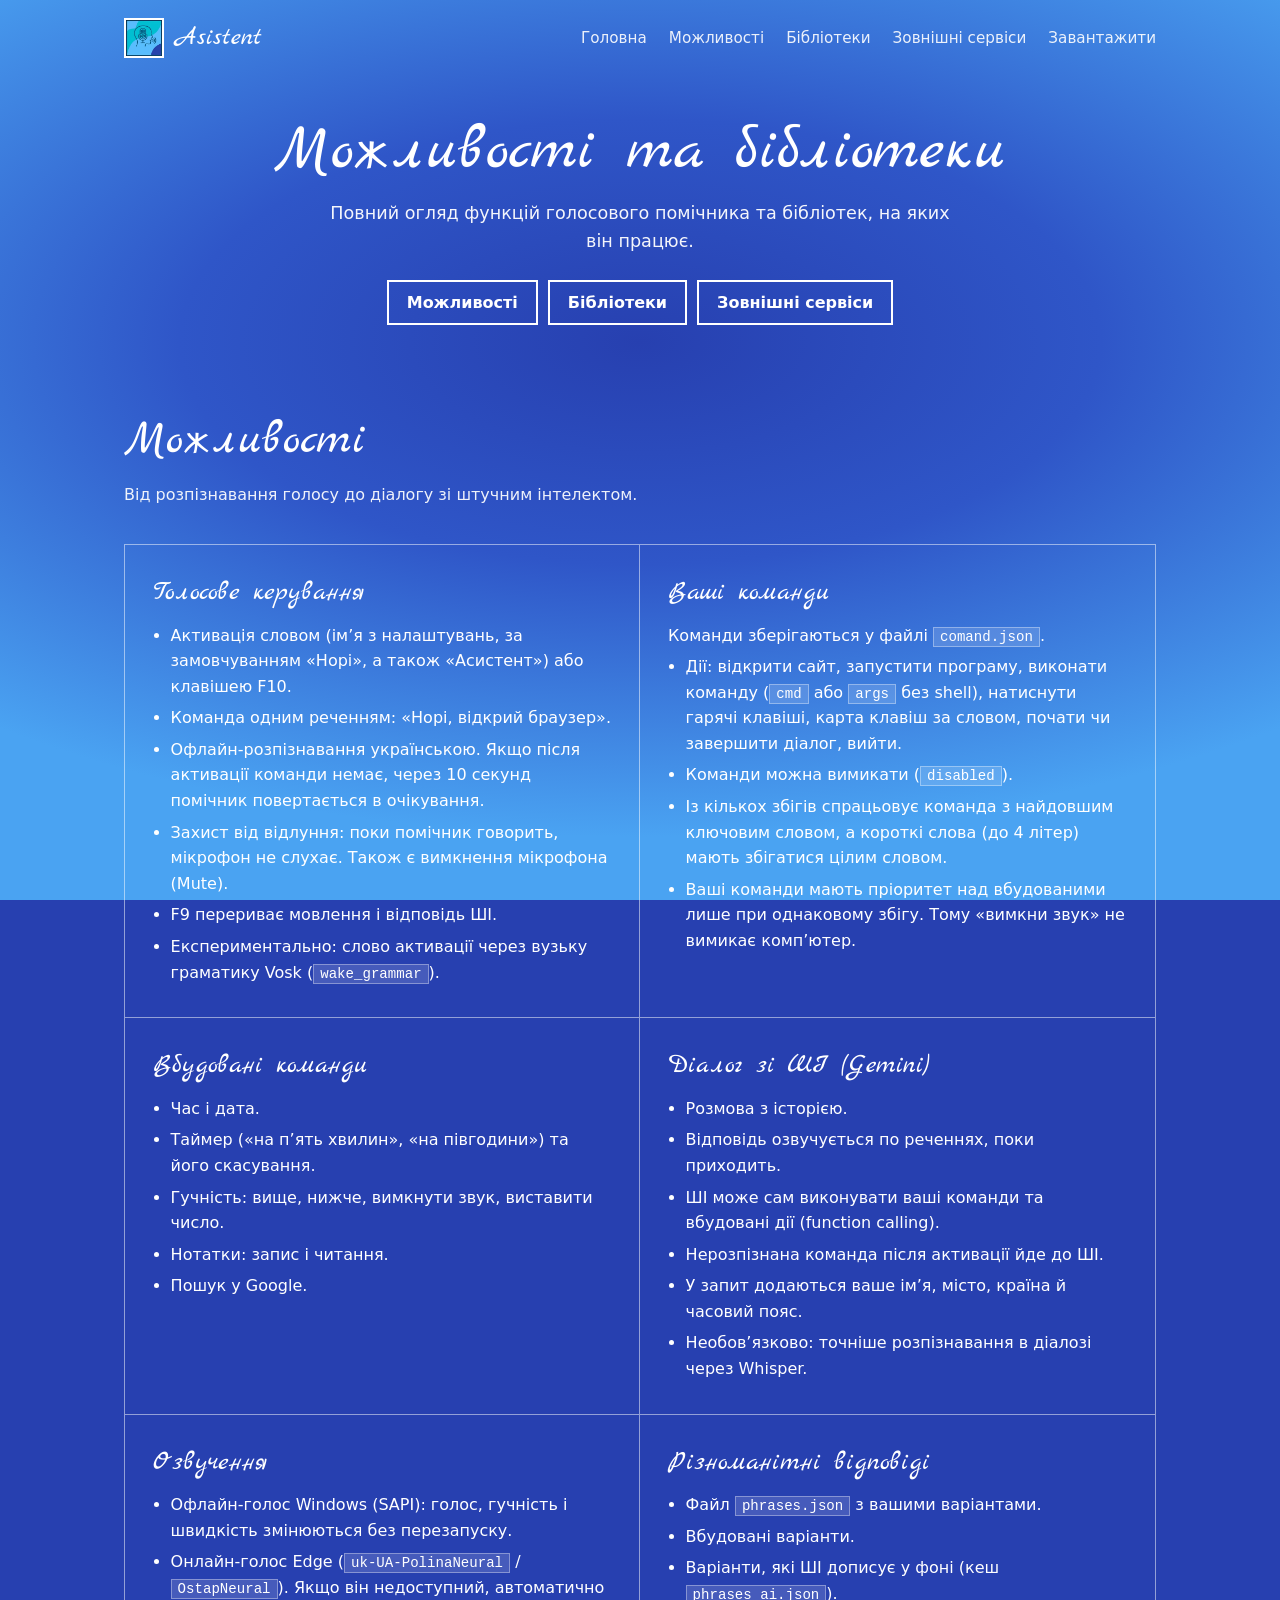
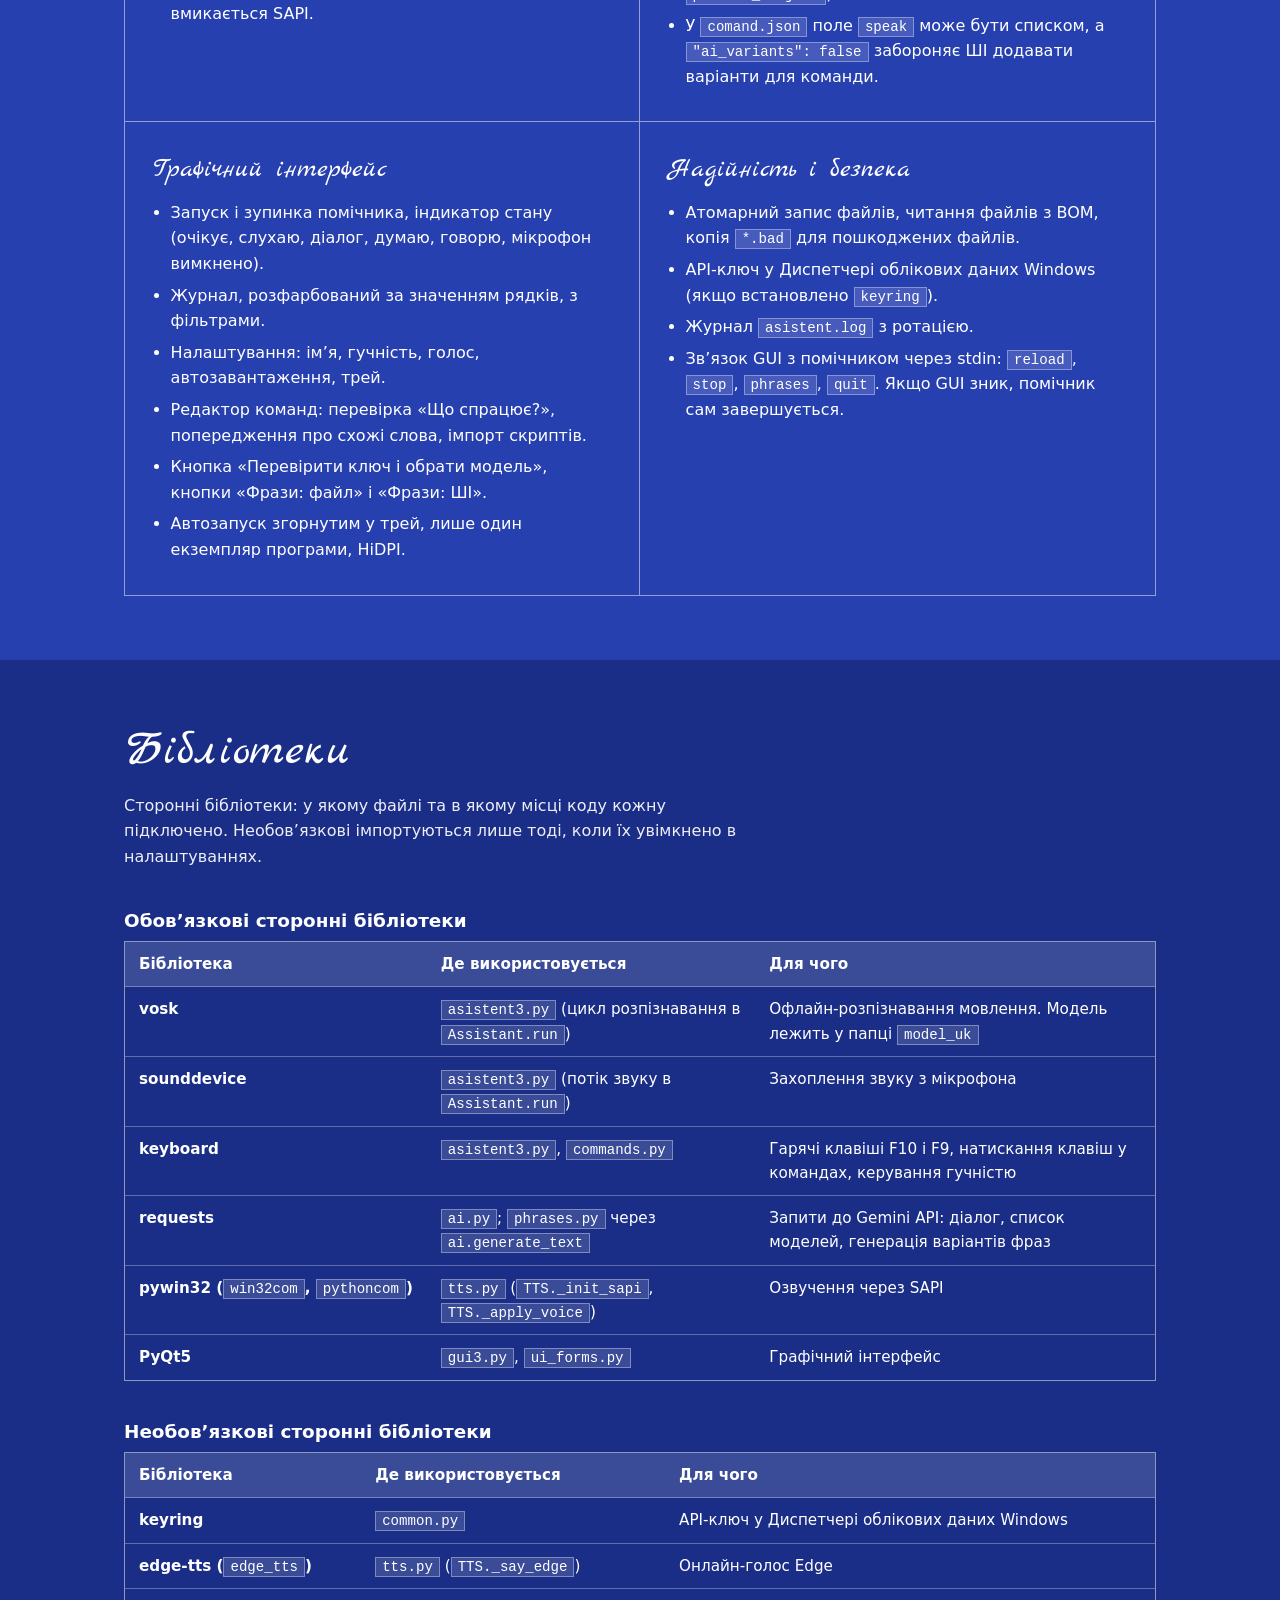
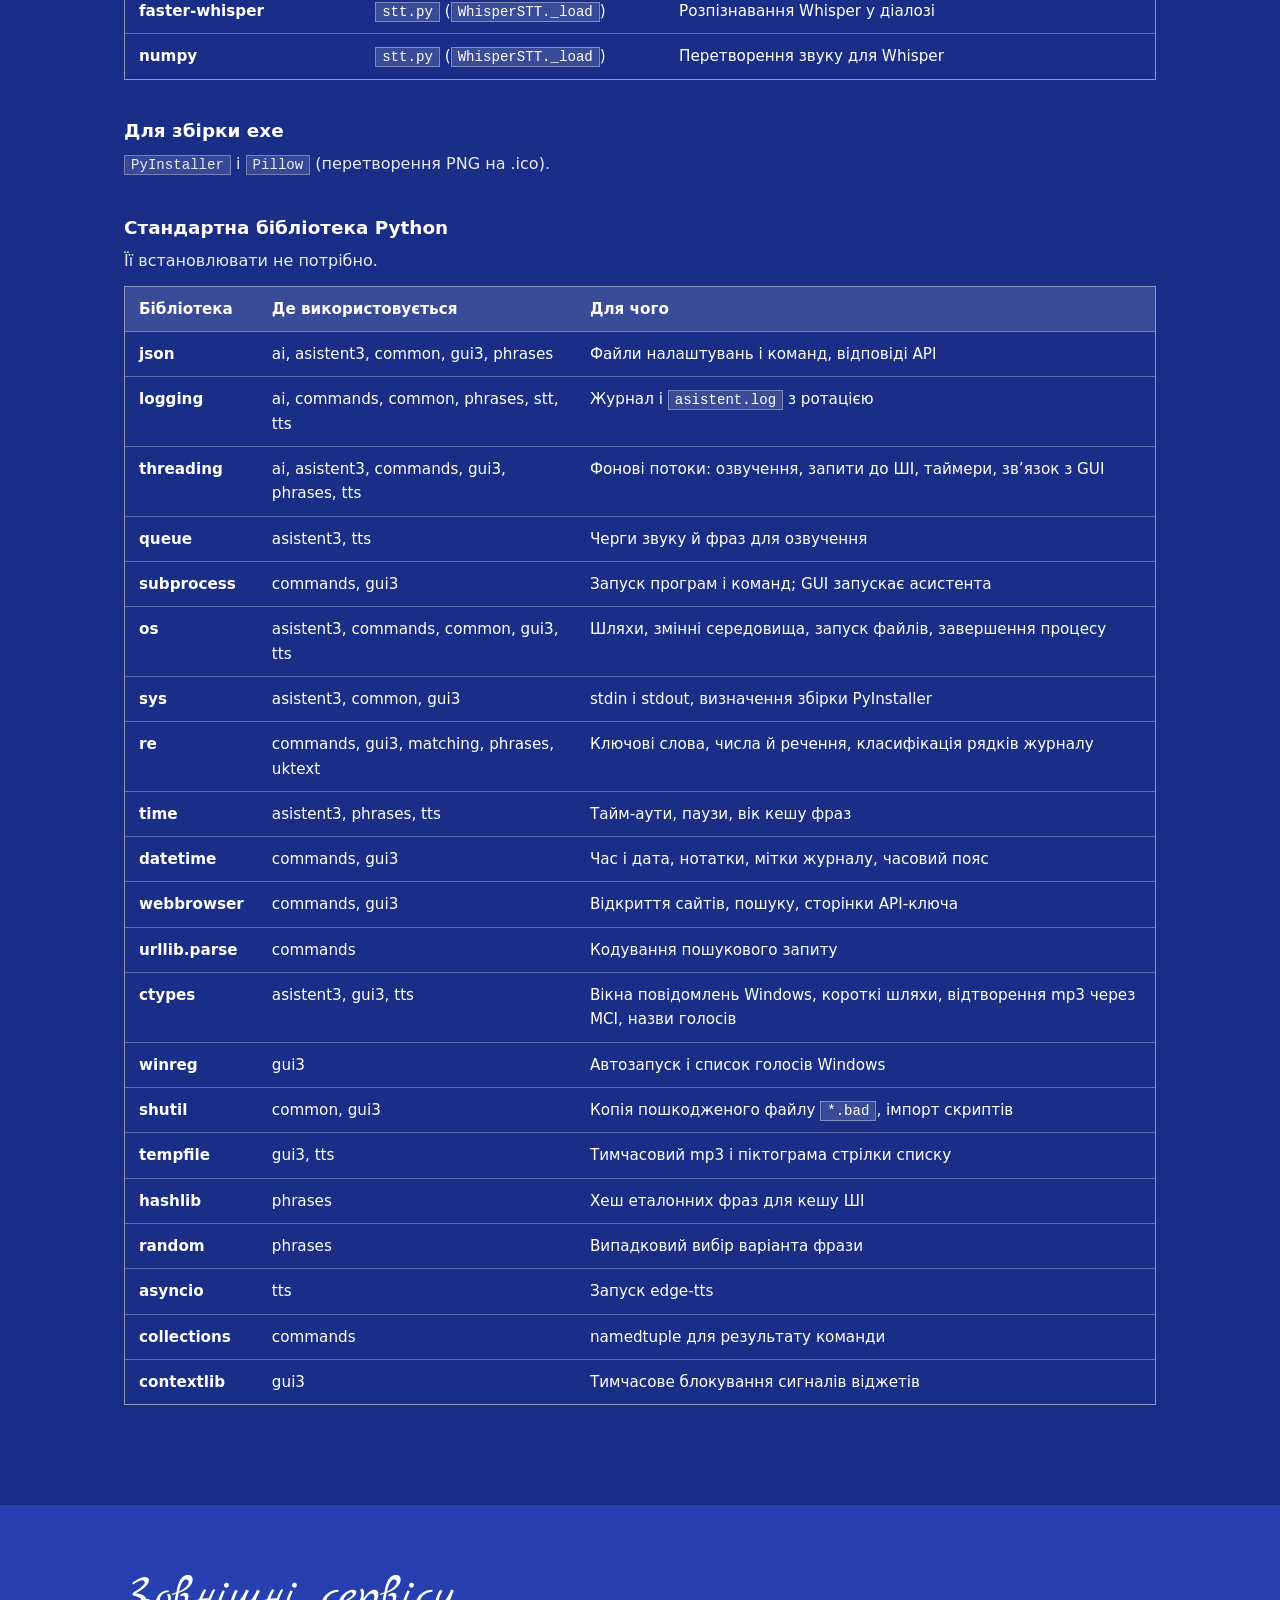
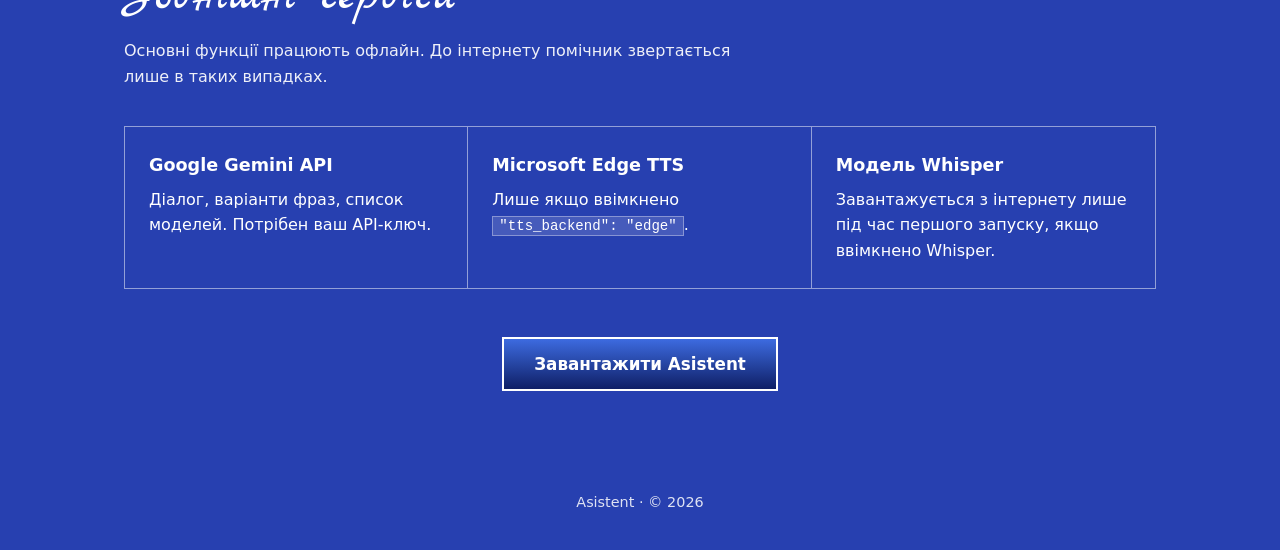
==== features.html @ 8266199c "можливості та бібліотеки" ====
<!DOCTYPE html>
<html lang="uk">
<head>
<meta charset="utf-8">
<meta name="viewport" content="width=device-width, initial-scale=1">
<title>Можливості та бібліотеки — Asistent</title>
<meta name="description" content="Що вміє голосовий помічник Asistent і які бібліотеки він використовує: розпізнавання, команди, ШІ, озвучення, інтерфейс.">
<link rel="icon" href="photo/logo.avif">
<link rel="preconnect" href="https://fonts.googleapis.com">
<link rel="preconnect" href="https://fonts.gstatic.com" crossorigin>
<link href="https://fonts.googleapis.com/css2?family=Marck+Script&display=swap" rel="stylesheet">
<style>
@font-face{
  font-family:"Zakon";
  src:local("Zakon"),url("fonts/Zakon.woff2") format("woff2"),url("fonts/Zakon.ttf") format("truetype"),url("fonts/Zakon.otf") format("opentype");
  font-weight:100 900;font-style:normal;font-display:swap;
}
:root{
  --deep:#2740b0;
  --ink:#0f1f66;
  --sky:#5bb8ff;
  --mist:#e8f4ff;
  --teal:#00c4d6;
  --white:#ffffff;
  --script:"Marck Script","Segoe Script","Comic Sans MS",cursive;
  --sans:"Zakon","Segoe UI",system-ui,sans-serif;
}
*{box-sizing:border-box;margin:0;padding:0}
html{scroll-behavior:smooth}
@media (prefers-reduced-motion:reduce){html{scroll-behavior:auto}*{transition:none!important;animation:none!important}}
body{
  font-family:var(--sans);color:var(--white);line-height:1.6;
  background:var(--deep);
  background-image:radial-gradient(ellipse 80% 55% at 50% 38%,#2740b0 0%,#2f56c8 45%,#4aa3f2 100%);
  background-attachment:fixed;
  min-height:100vh;
}
a{color:inherit}
:focus-visible{outline:3px solid var(--white);outline-offset:3px}
.wrap{max-width:1080px;margin:0 auto;padding:0 24px}

/* top bar */
header{padding:18px 0}
header .wrap{display:flex;align-items:center;justify-content:space-between;gap:16px}
.brand{display:flex;align-items:center;gap:12px;text-decoration:none;font-family:var(--script);font-size:1.6rem}
.brand img{width:40px;height:40px;border:2px solid var(--white)}
nav{display:flex;gap:22px;font-weight:500;font-size:.95rem}
nav a{text-decoration:none;opacity:.9}
nav a:hover{opacity:1;text-decoration:underline;text-underline-offset:5px}

/* hero */
.hero{padding:48px 0 72px;text-align:center}
.hero h1{font-family:var(--script);font-weight:400;font-size:clamp(2.6rem,7vw,5rem);line-height:1.1;margin-bottom:16px}
.hero p.lead{max-width:600px;margin:0 auto 30px;font-size:1.15rem;opacity:.95}
.btns{display:flex;gap:14px;justify-content:center;flex-wrap:wrap}
.btn{
  display:inline-block;padding:15px 30px;font:700 1.05rem var(--sans);text-decoration:none;
  border:2px solid var(--white);background:linear-gradient(180deg,#3d6be0,var(--ink));color:var(--white);
  transition:background .2s,color .2s;cursor:pointer;
}
.btn:hover{background:var(--white);color:var(--ink)}
.btn.light{background:transparent}
.meta{margin-top:14px;font-size:.9rem;opacity:.85}
.shot-hero{margin:48px auto 0;max-width:800px}

/* window frame for screenshots */
.win{border:1px solid rgba(255,255,255,.7);background:var(--white);box-shadow:0 20px 50px rgba(8,18,80,.5)}
.win img{display:block;width:100%;height:auto;cursor:zoom-in}
.state-switch{display:flex;justify-content:center;gap:10px;margin-bottom:14px}
.state-switch button{
  font:600 .95rem var(--sans);padding:8px 18px;border:2px solid var(--white);background:transparent;color:var(--white);cursor:pointer;
}
.state-switch button[aria-pressed="true"]{background:var(--white);color:var(--ink)}

/* sections */
section{padding:64px 0}
section.panel{background:rgba(15,31,102,.55)}
h2{font-family:var(--script);font-weight:400;font-size:clamp(2rem,4.5vw,3rem);margin-bottom:14px;line-height:1.15}
.sub{max-width:640px;opacity:.92;margin-bottom:36px}

.how{display:grid;grid-template-columns:repeat(3,1fr);gap:0;border:1px solid rgba(255,255,255,.5)}
.how div{padding:26px;border-right:1px solid rgba(255,255,255,.5)}
.how div:last-child{border-right:0}
.how h3{font-size:1.1rem;margin-bottom:8px}
.how b{font-family:var(--script);font-weight:400;font-size:1.5rem;color:var(--mist)}

.features{display:grid;grid-template-columns:repeat(2,1fr);gap:36px 48px}
.features h3{font-size:1.1rem;margin-bottom:6px}
.features p{opacity:.92}

.split{display:grid;grid-template-columns:1fr 1.15fr;gap:40px;align-items:center}
.split.rev{grid-template-columns:1.15fr 1fr}
.split ul{list-style:none;margin-top:6px}
.split li{padding:8px 0;border-bottom:1px solid rgba(255,255,255,.3)}

.cmds{display:flex;flex-wrap:wrap;gap:8px;margin-top:18px}
.cmds code{font:500 .9rem Consolas,"Courier New",monospace;padding:4px 10px;background:rgba(255,255,255,.14);border:1px solid rgba(255,255,255,.4)}

/* custom commands guide */
.guide .split{margin-bottom:56px}
.guide h3{font-family:var(--script);font-weight:400;font-size:1.9rem;margin-bottom:8px}
.guide ol,.guide ul{margin:8px 0 0 1.2em}
.guide li{margin-bottom:6px}
.fields{width:100%;border-collapse:collapse;margin-top:10px;font-size:.95rem}
.fields th,.fields td{padding:8px 10px;border:1px solid rgba(255,255,255,.4);text-align:left;vertical-align:top}
.fields th{width:38%;background:rgba(255,255,255,.1);font-weight:700}
.guide code.k{font:500 .9rem Consolas,"Courier New",monospace;padding:1px 6px;background:rgba(255,255,255,.14);border:1px solid rgba(255,255,255,.35)}
.guide pre{margin-top:12px;padding:14px 16px;overflow-x:auto;background:rgba(5,12,60,.6);border:1px solid rgba(255,255,255,.4);font:500 .9rem/1.5 Consolas,"Courier New",monospace}
.guide .tip{margin-top:14px;padding:12px 16px;border-left:4px solid var(--white);background:rgba(255,255,255,.12)}
.guide figcaption{margin-top:8px;font-size:.85rem;opacity:.85;text-align:center}

/* download */
.download{text-align:center}
.download .box{max-width:620px;margin:0 auto;padding:40px 28px;border:2px solid var(--white);background:rgba(15,31,102,.6)}
.download img.logo{width:96px;height:96px;border:2px solid var(--white);margin-bottom:18px}
.ver{max-width:360px;margin:22px auto 0;text-align:left}
.ver label{display:block;margin-bottom:6px;font-weight:700}
.ver select{width:100%;padding:12px 14px;font:inherit;color:var(--white);background:var(--ink);border:2px solid var(--white);cursor:pointer}
.download dl{display:grid;grid-template-columns:auto 1fr;gap:6px 18px;text-align:left;max-width:360px;margin:22px auto 28px}
.download dt{opacity:.8}
.download dd{font-weight:700}

details{border-bottom:1px solid rgba(255,255,255,.4);padding:16px 0}
summary{cursor:pointer;font-weight:700;font-size:1.05rem}
details p{margin-top:10px;opacity:.92;max-width:720px}

footer{padding:36px 0;text-align:center;font-size:.9rem;opacity:.85}

/* lightbox */
#lb{position:fixed;inset:0;background:rgba(5,12,60,.92);display:none;align-items:center;justify-content:center;padding:24px;z-index:10;cursor:zoom-out}
#lb.open{display:flex}
#lb img{max-width:100%;max-height:100%;border:1px solid var(--white)}

@media (max-width:820px){
  nav{display:none}
  .how,.features,.split,.split.rev{grid-template-columns:1fr}
  .guide .split.rev figure{order:2}
  .how div{border-right:0;border-bottom:1px solid rgba(255,255,255,.5)}
  .how div:last-child{border-bottom:0}
}

/* page: features */
.page-hero{padding:40px 0 24px;text-align:center}
.page-hero h1{font-family:var(--script);font-weight:400;font-size:clamp(2.4rem,6vw,4rem);line-height:1.1;margin-bottom:12px}
.page-hero p{max-width:640px;margin:0 auto;opacity:.95;font-size:1.1rem}
.chips{display:flex;flex-wrap:wrap;gap:10px;justify-content:center;margin-top:24px}
.chips a{padding:8px 18px;border:2px solid var(--white);text-decoration:none;font-weight:600}
.chips a:hover{background:var(--white);color:var(--ink)}
.groups{display:grid;grid-template-columns:repeat(2,1fr);gap:0;border:1px solid rgba(255,255,255,.5)}
.groups>div{padding:26px 28px;border-right:1px solid rgba(255,255,255,.5);border-bottom:1px solid rgba(255,255,255,.5)}
.groups>div:nth-child(2n){border-right:0}
.groups>div:nth-last-child(-n+2){border-bottom:0}
.groups h3{font-family:var(--script);font-weight:400;font-size:1.7rem;margin-bottom:8px}
.groups ul{margin-left:1.1em}
.groups li{margin-bottom:6px}
code.k{font:500 .88rem Consolas,"Courier New",monospace;padding:1px 6px;background:rgba(255,255,255,.14);border:1px solid rgba(255,255,255,.35)}
.tw{overflow-x:auto;margin-bottom:36px;border:1px solid rgba(255,255,255,.5)}
table.libs{width:100%;border-collapse:collapse;font-size:.95rem;min-width:620px}
table.libs th,table.libs td{padding:10px 14px;text-align:left;vertical-align:top;border-bottom:1px solid rgba(255,255,255,.3)}
table.libs thead th{background:rgba(255,255,255,.14);font-weight:700}
table.libs tr:last-child td{border-bottom:0}
table.libs td:first-child{font-weight:700;white-space:nowrap}
h3.t{font-size:1.15rem;margin:0 0 6px}
p.t{opacity:.9;margin-bottom:12px}
.ext{display:grid;grid-template-columns:repeat(3,1fr);gap:0;border:1px solid rgba(255,255,255,.5)}
.ext>div{padding:24px;border-right:1px solid rgba(255,255,255,.5)}
.ext>div:last-child{border-right:0}
.ext h3{font-size:1.1rem;margin-bottom:8px}
@media (max-width:820px){
  .groups,.ext{grid-template-columns:1fr}
  .groups>div,.groups>div:nth-child(2n){border-right:0;border-bottom:1px solid rgba(255,255,255,.5)}
  .groups>div:last-child{border-bottom:0}
  .groups>div:nth-last-child(2){border-bottom:1px solid rgba(255,255,255,.5)}
  .ext>div{border-right:0;border-bottom:1px solid rgba(255,255,255,.5)}
  .ext>div:last-child{border-bottom:0}
}
</style>
</head>
<body>

<header>
  <div class="wrap">
    <a class="brand" href="index.html"><img src="photo/logo.avif" alt="Логотип Asistent"> Asistent</a>
    <nav aria-label="Розділи сайту">
      <a href="index.html">Головна</a>
      <a href="#abilities">Можливості</a>
      <a href="#libs">Бібліотеки</a>
      <a href="#services">Зовнішні сервіси</a>
      <a href="index.html#download">Завантажити</a>
    </nav>
  </div>
</header>

<main id="top">

<div class="wrap page-hero">
  <h1>Можливості та бібліотеки</h1>
  <p>Повний огляд функцій голосового помічника та бібліотек, на яких він працює.</p>
  <div class="chips">
    <a href="#abilities">Можливості</a>
    <a href="#libs">Бібліотеки</a>
    <a href="#services">Зовнішні сервіси</a>
  </div>
</div>

<section id="abilities">
  <div class="wrap">
    <h2>Можливості</h2>
    <p class="sub">Від розпізнавання голосу до діалогу зі штучним інтелектом.</p>
    <div class="groups">

      <div>
        <h3>Голосове керування</h3>
        <ul>
          <li>Активація словом (ім’я з налаштувань, за замовчуванням «Норі», а також «Асистент») або клавішею F10.</li>
          <li>Команда одним реченням: «Норі, відкрий браузер».</li>
          <li>Офлайн-розпізнавання українською. Якщо після активації команди немає, через 10 секунд помічник повертається в очікування.</li>
          <li>Захист від відлуння: поки помічник говорить, мікрофон не слухає. Також є вимкнення мікрофона (Mute).</li>
          <li>F9 перериває мовлення і відповідь ШІ.</li>
          <li>Експериментально: слово активації через вузьку граматику Vosk (<code class="k">wake_grammar</code>).</li>
        </ul>
      </div>

      <div>
        <h3>Ваші команди</h3>
        <p style="margin-bottom:6px">Команди зберігаються у файлі <code class="k">comand.json</code>.</p>
        <ul>
          <li>Дії: відкрити сайт, запустити програму, виконати команду (<code class="k">cmd</code> або <code class="k">args</code> без shell), натиснути гарячі клавіші, карта клавіш за словом, почати чи завершити діалог, вийти.</li>
          <li>Команди можна вимикати (<code class="k">disabled</code>).</li>
          <li>Із кількох збігів спрацьовує команда з найдовшим ключовим словом, а короткі слова (до 4 літер) мають збігатися цілим словом.</li>
          <li>Ваші команди мають пріоритет над вбудованими лише при однаковому збігу. Тому «вимкни звук» не вимикає комп’ютер.</li>
        </ul>
      </div>

      <div>
        <h3>Вбудовані команди</h3>
        <ul>
          <li>Час і дата.</li>
          <li>Таймер («на п’ять хвилин», «на півгодини») та його скасування.</li>
          <li>Гучність: вище, нижче, вимкнути звук, виставити число.</li>
          <li>Нотатки: запис і читання.</li>
          <li>Пошук у Google.</li>
        </ul>
      </div>

      <div>
        <h3>Діалог зі ШІ (Gemini)</h3>
        <ul>
          <li>Розмова з історією.</li>
          <li>Відповідь озвучується по реченнях, поки приходить.</li>
          <li>ШІ може сам виконувати ваші команди та вбудовані дії (function calling).</li>
          <li>Нерозпізнана команда після активації йде до ШІ.</li>
          <li>У запит додаються ваше ім’я, місто, країна й часовий пояс.</li>
          <li>Необов’язково: точніше розпізнавання в діалозі через Whisper.</li>
        </ul>
      </div>

      <div>
        <h3>Озвучення</h3>
        <ul>
          <li>Офлайн-голос Windows (SAPI): голос, гучність і швидкість змінюються без перезапуску.</li>
          <li>Онлайн-голос Edge (<code class="k">uk-UA-PolinaNeural</code> / <code class="k">OstapNeural</code>). Якщо він недоступний, автоматично вмикається SAPI.</li>
        </ul>
      </div>

      <div>
        <h3>Різноманітні відповіді</h3>
        <ul>
          <li>Файл <code class="k">phrases.json</code> з вашими варіантами.</li>
          <li>Вбудовані варіанти.</li>
          <li>Варіанти, які ШІ дописує у фоні (кеш <code class="k">phrases_ai.json</code>).</li>
          <li>У <code class="k">comand.json</code> поле <code class="k">speak</code> може бути списком, а <code class="k">"ai_variants": false</code> забороняє ШІ додавати варіанти для команди.</li>
        </ul>
      </div>

      <div>
        <h3>Графічний інтерфейс</h3>
        <ul>
          <li>Запуск і зупинка помічника, індикатор стану (очікує, слухаю, діалог, думаю, говорю, мікрофон вимкнено).</li>
          <li>Журнал, розфарбований за значенням рядків, з фільтрами.</li>
          <li>Налаштування: ім’я, гучність, голос, автозавантаження, трей.</li>
          <li>Редактор команд: перевірка «Що спрацює?», попередження про схожі слова, імпорт скриптів.</li>
          <li>Кнопка «Перевірити ключ і обрати модель», кнопки «Фрази: файл» і «Фрази: ШІ».</li>
          <li>Автозапуск згорнутим у трей, лише один екземпляр програми, HiDPI.</li>
        </ul>
      </div>

      <div>
        <h3>Надійність і безпека</h3>
        <ul>
          <li>Атомарний запис файлів, читання файлів з BOM, копія <code class="k">*.bad</code> для пошкоджених файлів.</li>
          <li>API-ключ у Диспетчері облікових даних Windows (якщо встановлено <code class="k">keyring</code>).</li>
          <li>Журнал <code class="k">asistent.log</code> з ротацією.</li>
          <li>Зв’язок GUI з помічником через stdin: <code class="k">reload</code>, <code class="k">stop</code>, <code class="k">phrases</code>, <code class="k">quit</code>. Якщо GUI зник, помічник сам завершується.</li>
        </ul>
      </div>

    </div>
  </div>
</section>

<section class="panel" id="libs">
  <div class="wrap">
    <h2>Бібліотеки</h2>
    <p class="sub">Сторонні бібліотеки: у якому файлі та в якому місці коду кожну підключено. Необов’язкові імпортуються лише тоді, коли їх увімкнено в налаштуваннях.</p>

    <h3 class="t">Обов’язкові сторонні бібліотеки</h3>
    <div class="tw"><table class="libs"><thead><tr><th>Бібліотека</th><th>Де використовується</th><th>Для чого</th></tr></thead><tbody><tr><td>vosk</td><td><code class="k">asistent3.py</code> (цикл розпізнавання в <code class="k">Assistant.run</code>)</td><td>Офлайн-розпізнавання мовлення. Модель лежить у папці <code class="k">model_uk</code></td></tr><tr><td>sounddevice</td><td><code class="k">asistent3.py</code> (потік звуку в <code class="k">Assistant.run</code>)</td><td>Захоплення звуку з мікрофона</td></tr><tr><td>keyboard</td><td><code class="k">asistent3.py</code>, <code class="k">commands.py</code></td><td>Гарячі клавіші F10 і F9, натискання клавіш у командах, керування гучністю</td></tr><tr><td>requests</td><td><code class="k">ai.py</code>; <code class="k">phrases.py</code> через <code class="k">ai.generate_text</code></td><td>Запити до Gemini API: діалог, список моделей, генерація варіантів фраз</td></tr><tr><td>pywin32 (<code class="k">win32com</code>, <code class="k">pythoncom</code>)</td><td><code class="k">tts.py</code> (<code class="k">TTS._init_sapi</code>, <code class="k">TTS._apply_voice</code>)</td><td>Озвучення через SAPI</td></tr><tr><td>PyQt5</td><td><code class="k">gui3.py</code>, <code class="k">ui_forms.py</code></td><td>Графічний інтерфейс</td></tr></tbody></table></div>

    <h3 class="t">Необов’язкові сторонні бібліотеки</h3>
    <div class="tw"><table class="libs"><thead><tr><th>Бібліотека</th><th>Де використовується</th><th>Для чого</th></tr></thead><tbody><tr><td>keyring</td><td><code class="k">common.py</code></td><td>API-ключ у Диспетчері облікових даних Windows</td></tr><tr><td>edge-tts (<code class="k">edge_tts</code>)</td><td><code class="k">tts.py</code> (<code class="k">TTS._say_edge</code>)</td><td>Онлайн-голос Edge</td></tr><tr><td>faster-whisper</td><td><code class="k">stt.py</code> (<code class="k">WhisperSTT._load</code>)</td><td>Розпізнавання Whisper у діалозі</td></tr><tr><td>numpy</td><td><code class="k">stt.py</code> (<code class="k">WhisperSTT._load</code>)</td><td>Перетворення звуку для Whisper</td></tr></tbody></table></div>

    <h3 class="t">Для збірки exe</h3>
    <p class="t"><code class="k">PyInstaller</code> і <code class="k">Pillow</code> (перетворення PNG на .ico).</p>
    <div style="margin-bottom:36px"></div>

    <h3 class="t">Стандартна бібліотека Python</h3>
    <p class="t">Її встановлювати не потрібно.</p>
    <div class="tw"><table class="libs"><thead><tr><th>Бібліотека</th><th>Де використовується</th><th>Для чого</th></tr></thead><tbody><tr><td>json</td><td>ai, asistent3, common, gui3, phrases</td><td>Файли налаштувань і команд, відповіді API</td></tr><tr><td>logging</td><td>ai, commands, common, phrases, stt, tts</td><td>Журнал і <code class="k">asistent.log</code> з ротацією</td></tr><tr><td>threading</td><td>ai, asistent3, commands, gui3, phrases, tts</td><td>Фонові потоки: озвучення, запити до ШІ, таймери, зв’язок з GUI</td></tr><tr><td>queue</td><td>asistent3, tts</td><td>Черги звуку й фраз для озвучення</td></tr><tr><td>subprocess</td><td>commands, gui3</td><td>Запуск програм і команд; GUI запускає асистента</td></tr><tr><td>os</td><td>asistent3, commands, common, gui3, tts</td><td>Шляхи, змінні середовища, запуск файлів, завершення процесу</td></tr><tr><td>sys</td><td>asistent3, common, gui3</td><td>stdin і stdout, визначення збірки PyInstaller</td></tr><tr><td>re</td><td>commands, gui3, matching, phrases, uktext</td><td>Ключові слова, числа й речення, класифікація рядків журналу</td></tr><tr><td>time</td><td>asistent3, phrases, tts</td><td>Тайм-аути, паузи, вік кешу фраз</td></tr><tr><td>datetime</td><td>commands, gui3</td><td>Час і дата, нотатки, мітки журналу, часовий пояс</td></tr><tr><td>webbrowser</td><td>commands, gui3</td><td>Відкриття сайтів, пошуку, сторінки API-ключа</td></tr><tr><td>urllib.parse</td><td>commands</td><td>Кодування пошукового запиту</td></tr><tr><td>ctypes</td><td>asistent3, gui3, tts</td><td>Вікна повідомлень Windows, короткі шляхи, відтворення mp3 через MCI, назви голосів</td></tr><tr><td>winreg</td><td>gui3</td><td>Автозапуск і список голосів Windows</td></tr><tr><td>shutil</td><td>common, gui3</td><td>Копія пошкодженого файлу <code class="k">*.bad</code>, імпорт скриптів</td></tr><tr><td>tempfile</td><td>gui3, tts</td><td>Тимчасовий mp3 і піктограма стрілки списку</td></tr><tr><td>hashlib</td><td>phrases</td><td>Хеш еталонних фраз для кешу ШІ</td></tr><tr><td>random</td><td>phrases</td><td>Випадковий вибір варіанта фрази</td></tr><tr><td>asyncio</td><td>tts</td><td>Запуск edge-tts</td></tr><tr><td>collections</td><td>commands</td><td>namedtuple для результату команди</td></tr><tr><td>contextlib</td><td>gui3</td><td>Тимчасове блокування сигналів віджетів</td></tr></tbody></table></div>
  </div>
</section>

<section id="services">
  <div class="wrap">
    <h2>Зовнішні сервіси</h2>
    <p class="sub">Основні функції працюють офлайн. До інтернету помічник звертається лише в таких випадках.</p>
    <div class="ext">
      <div><h3>Google Gemini API</h3><p>Діалог, варіанти фраз, список моделей. Потрібен ваш API-ключ.</p></div>
      <div><h3>Microsoft Edge TTS</h3><p>Лише якщо ввімкнено <code class="k">"tts_backend": "edge"</code>.</p></div>
      <div><h3>Модель Whisper</h3><p>Завантажується з інтернету лише під час першого запуску, якщо ввімкнено Whisper.</p></div>
    </div>
    <div class="btns" style="margin-top:48px"><a class="btn" href="index.html#download">Завантажити Asistent</a></div>
  </div>
</section>

</main>

<footer>
  <div class="wrap">Asistent · © 2026</div>
</footer>

</body>
</html>
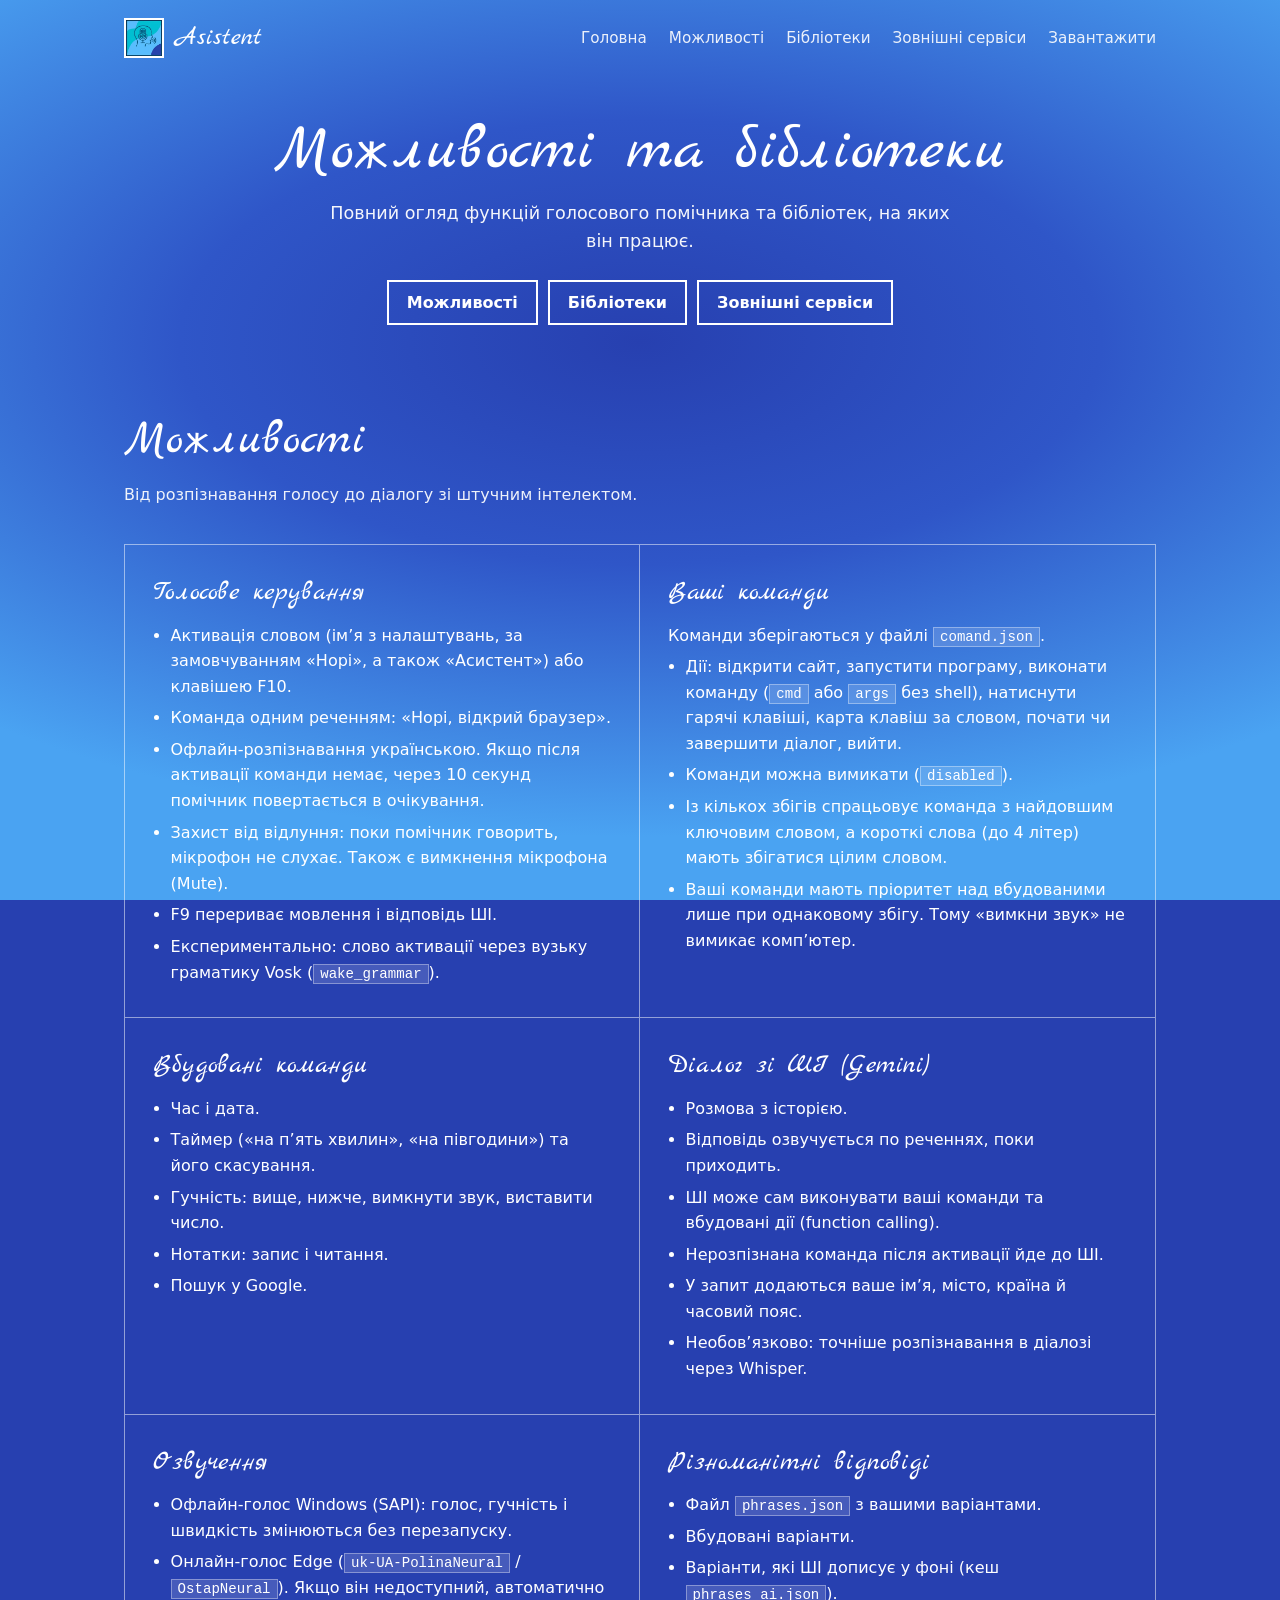
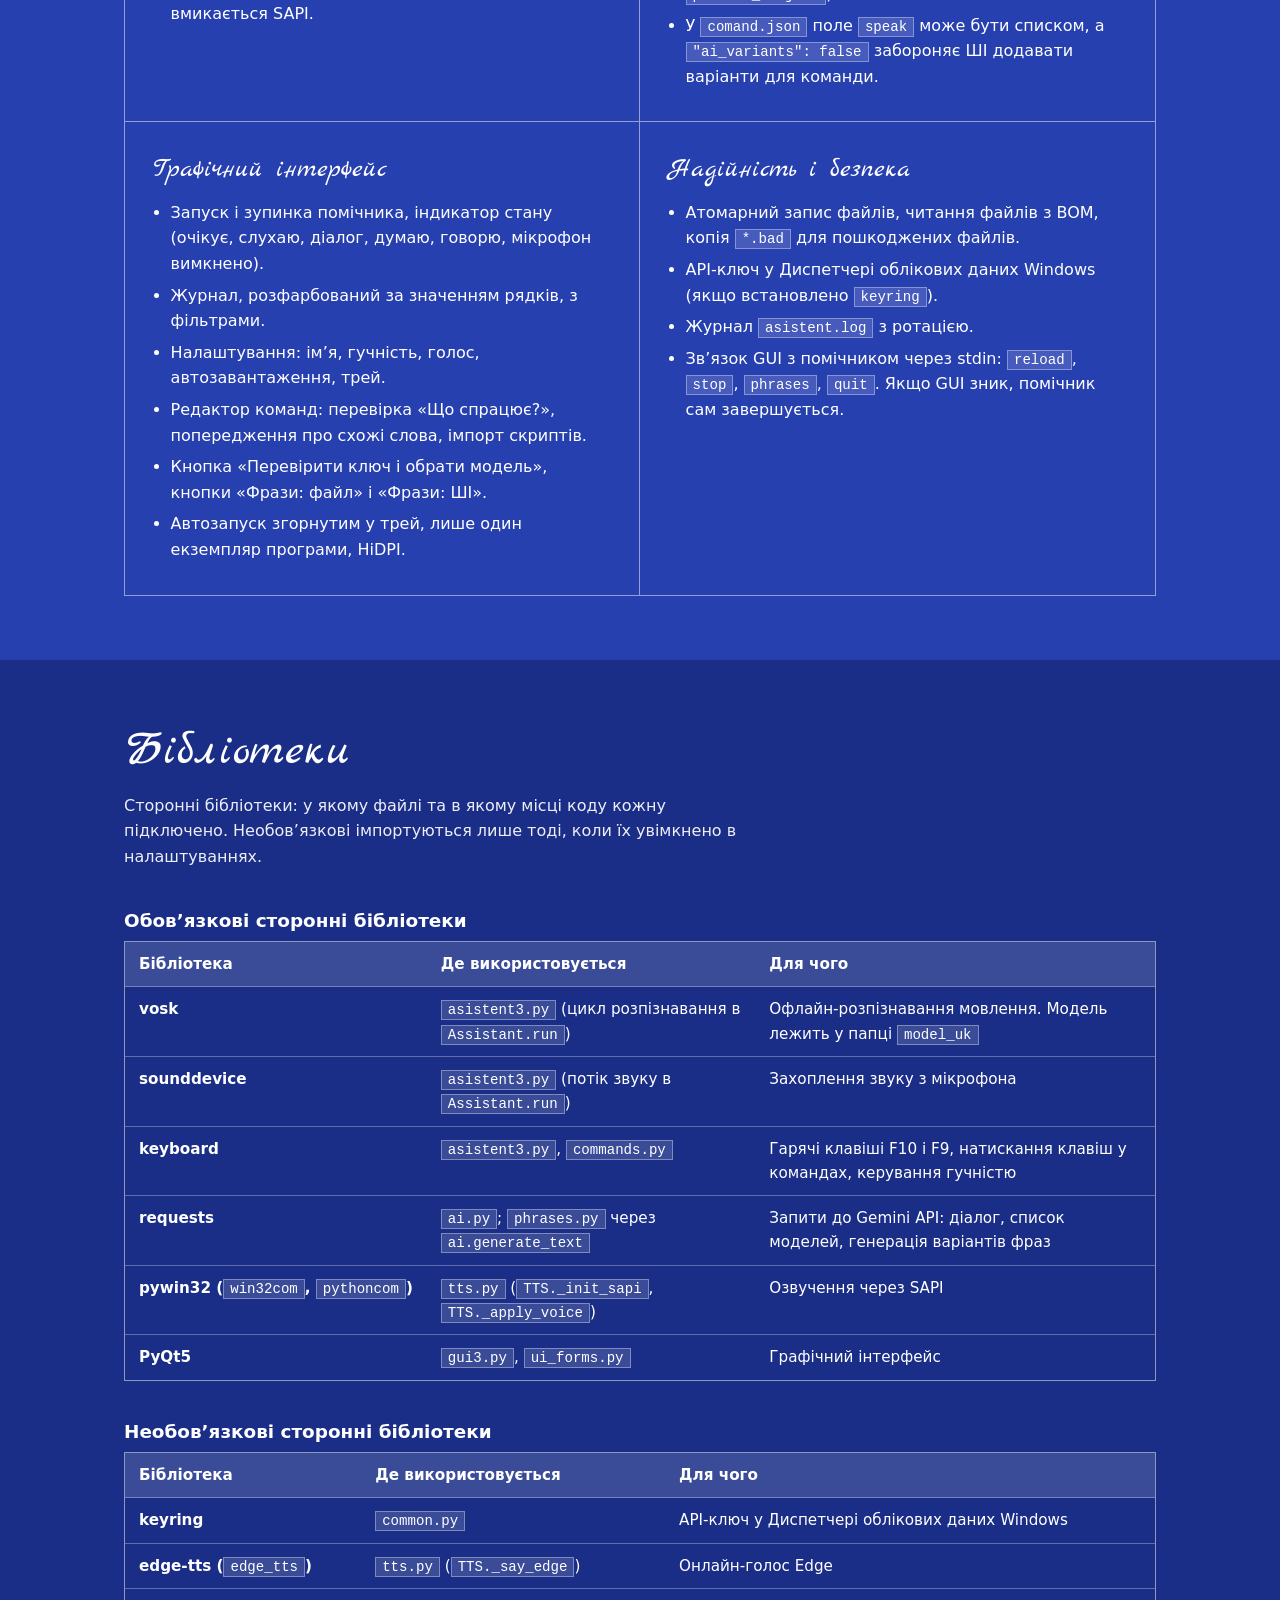
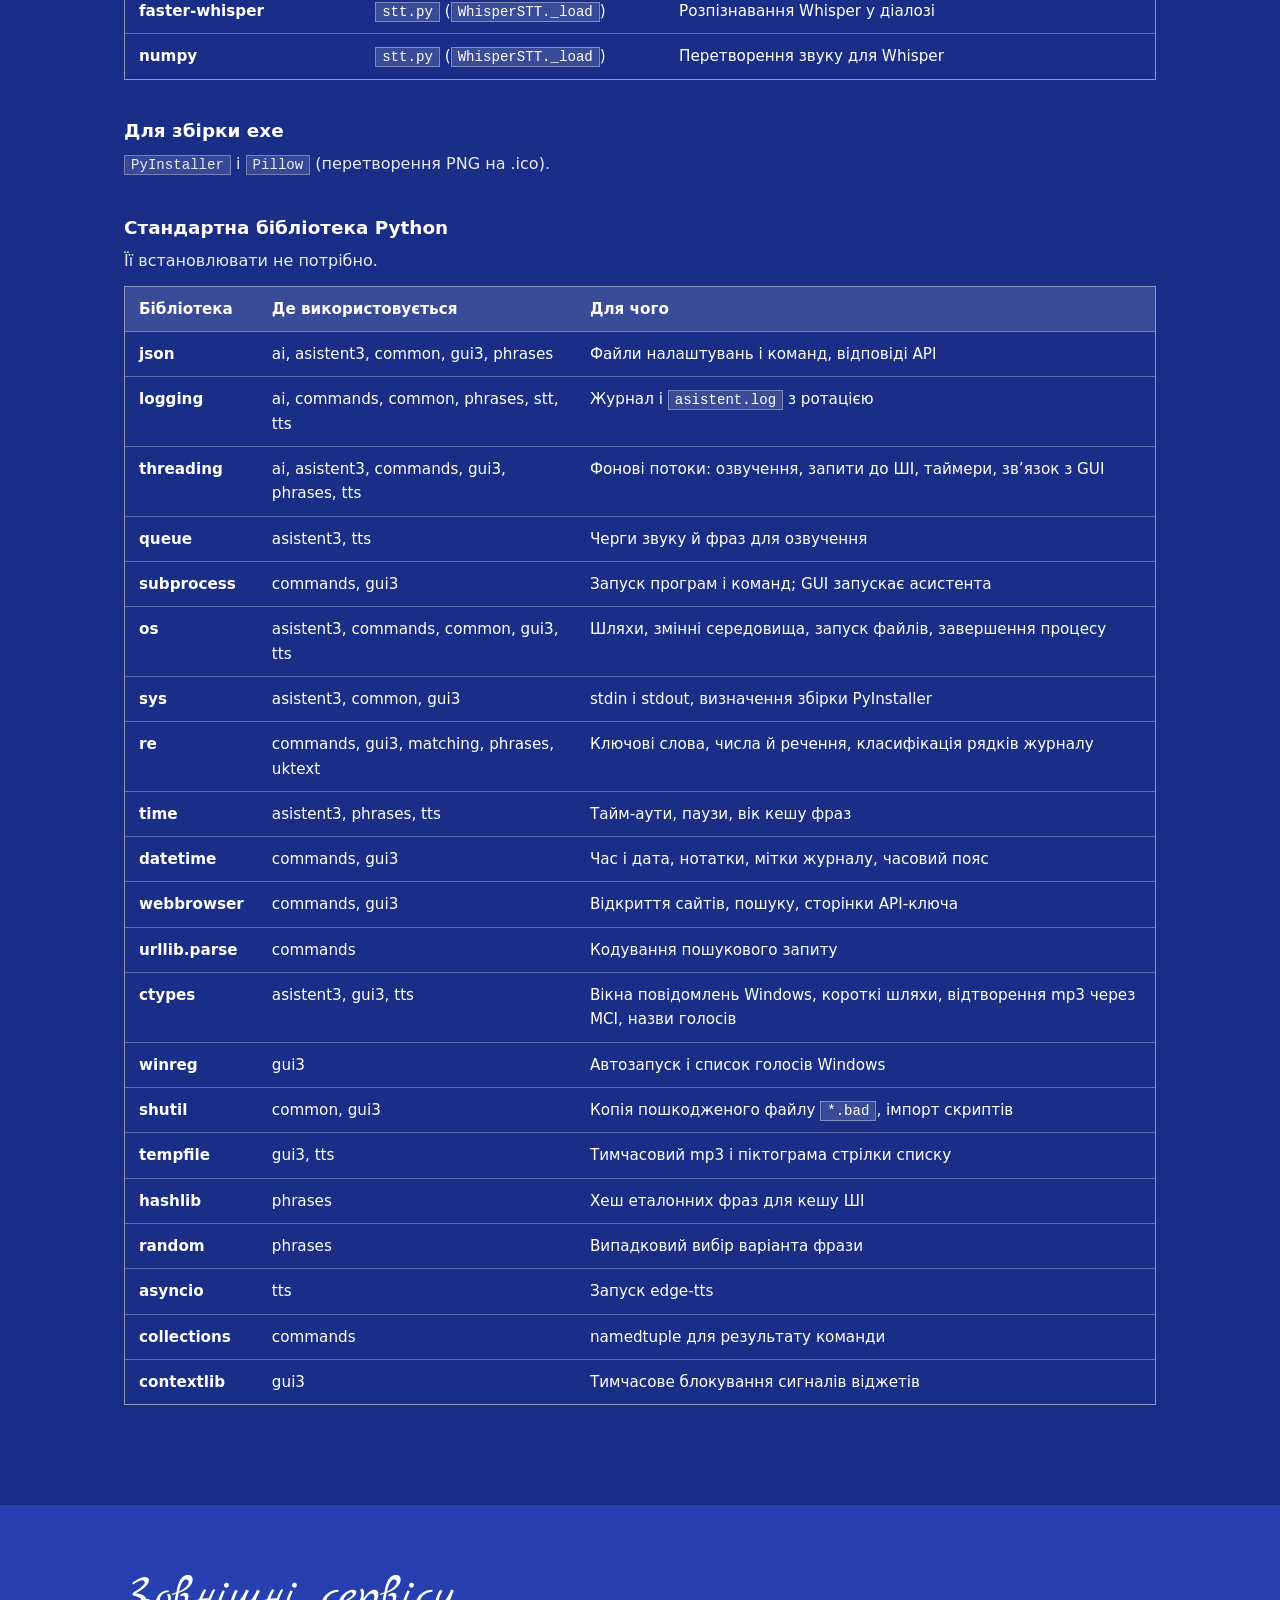
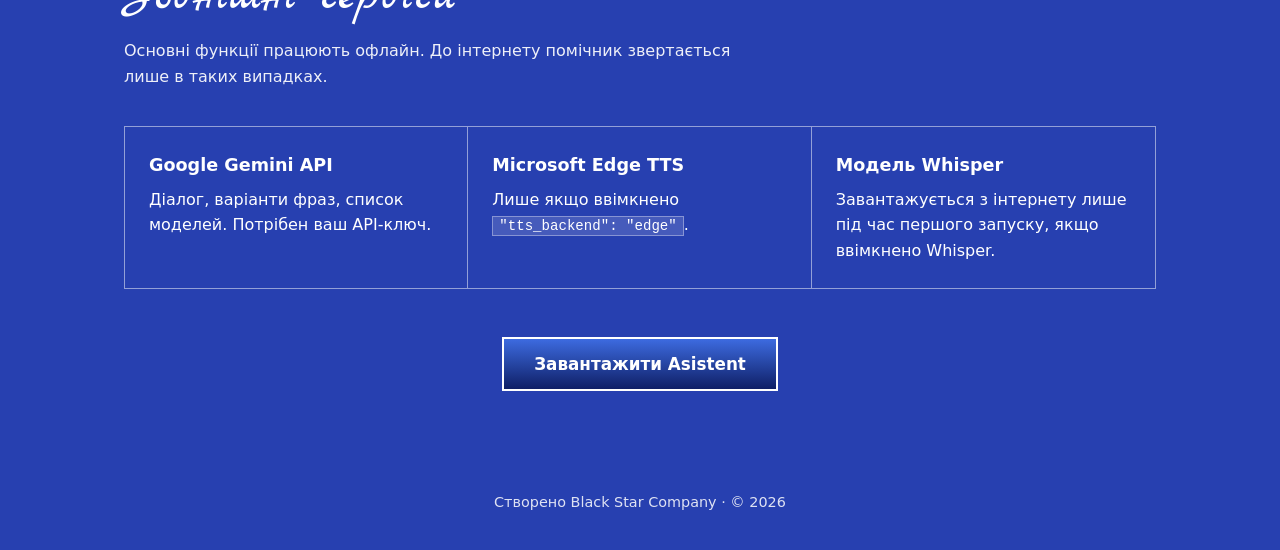
==== commit 5c8405e7: "Update features.html" ====
--- a/features.html
+++ b/features.html
@@ -336,7 +336,7 @@
 </main>
 
 <footer>
-  <div class="wrap">Asistent · © 2026</div>
+  <div class="wrap">Створено Black Star Company · © 2026</div>
 </footer>
 
 </body>
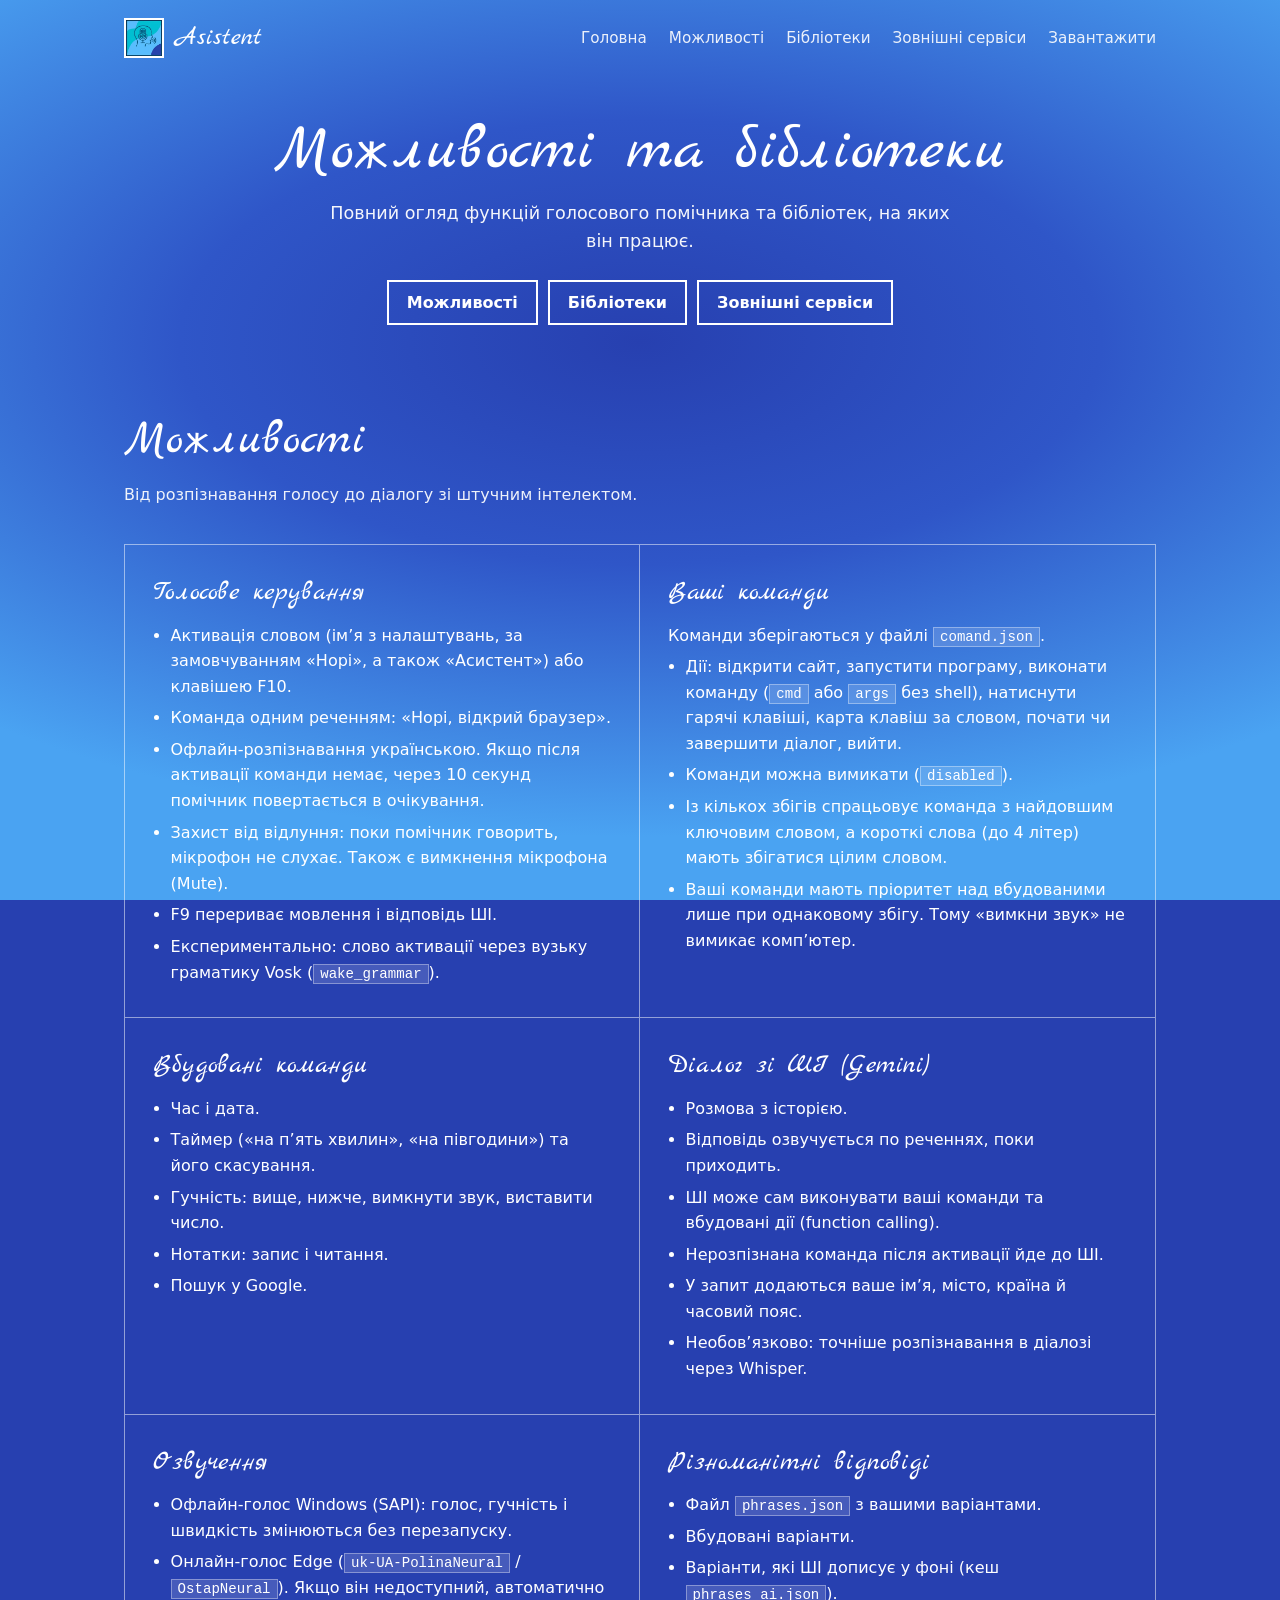
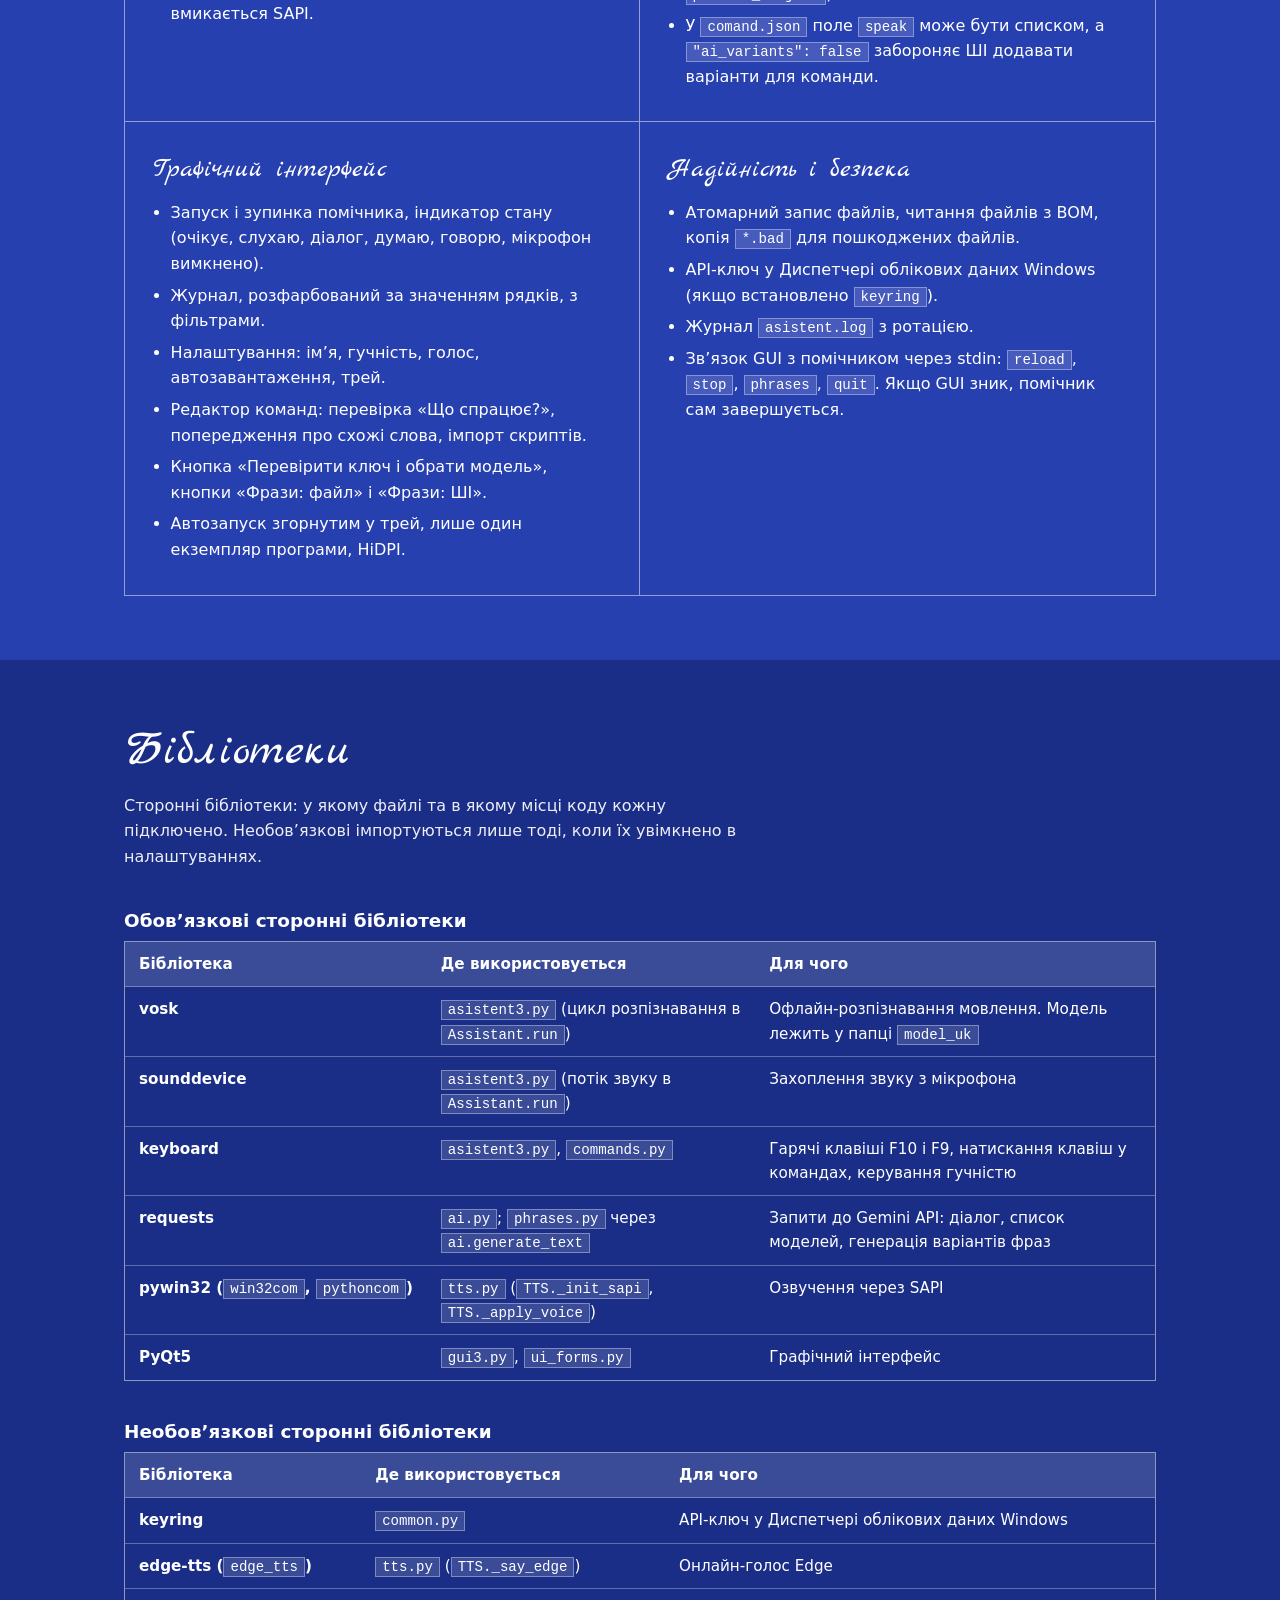
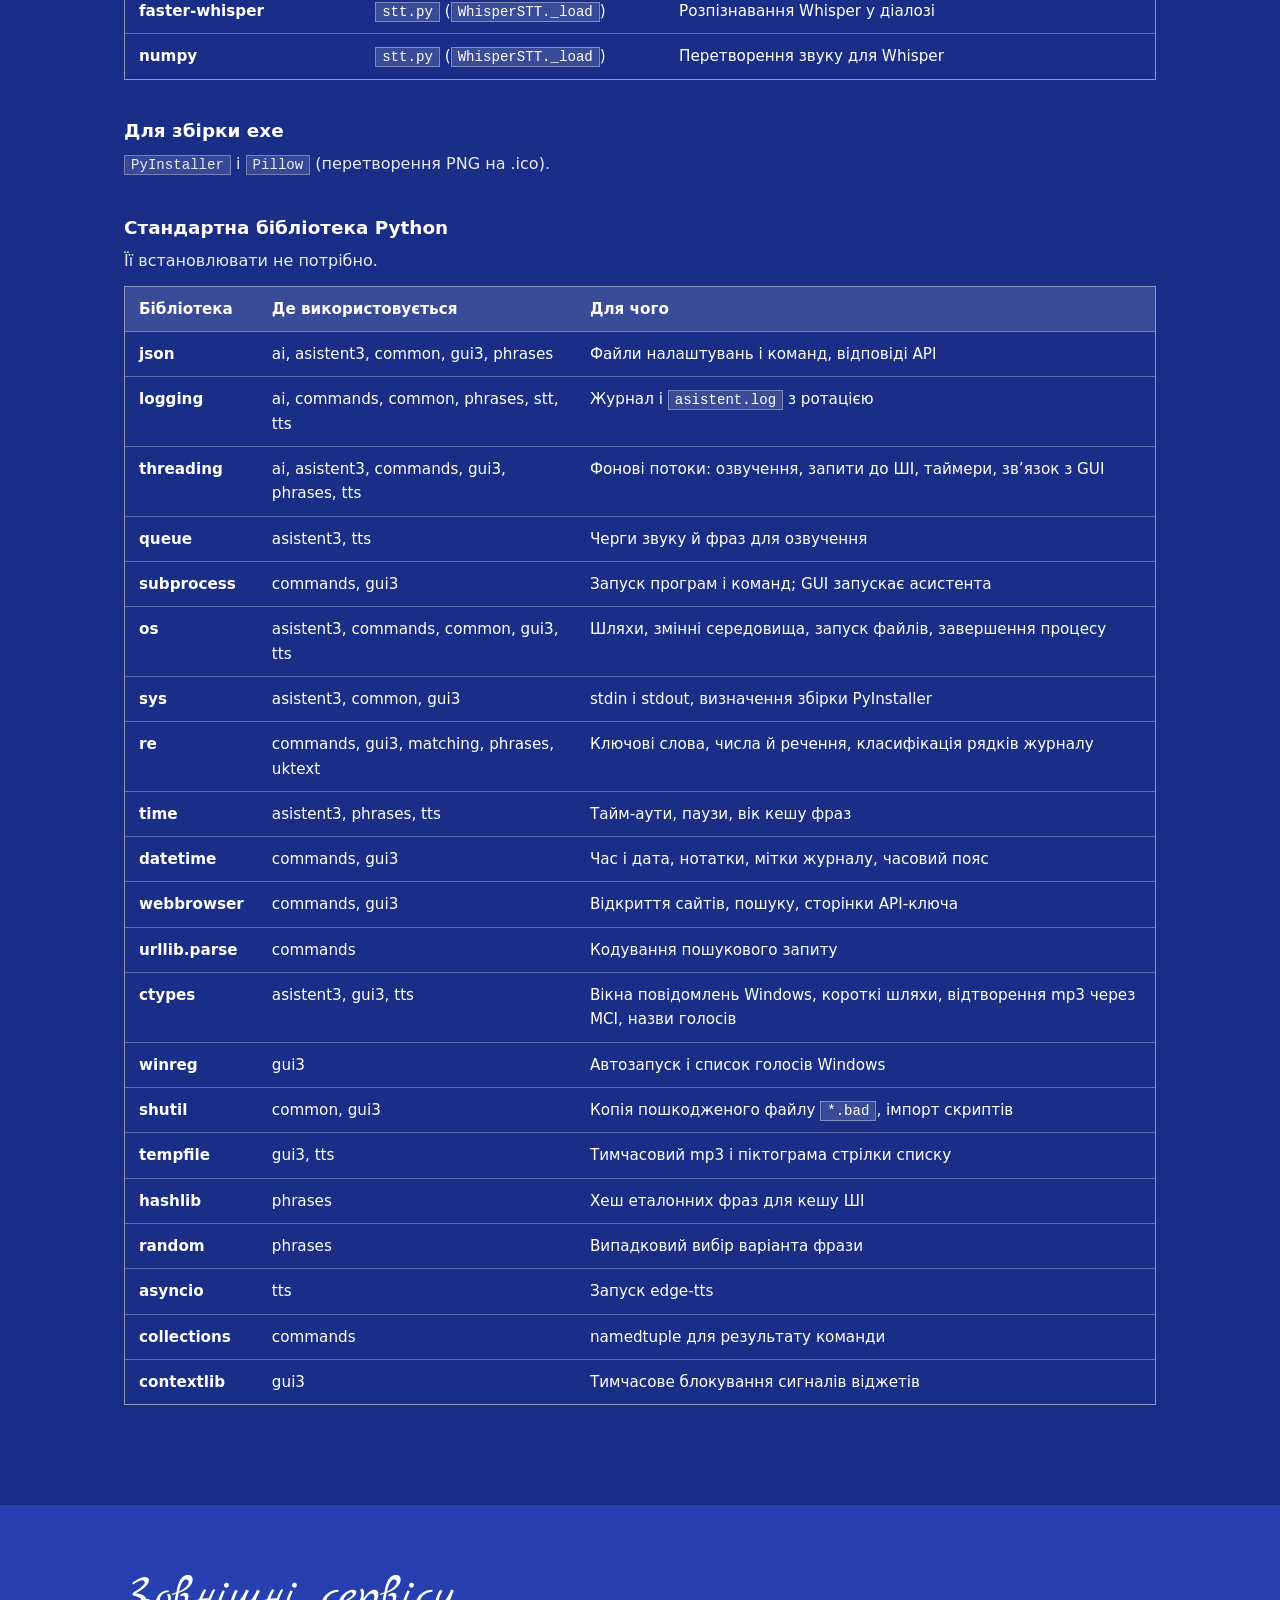
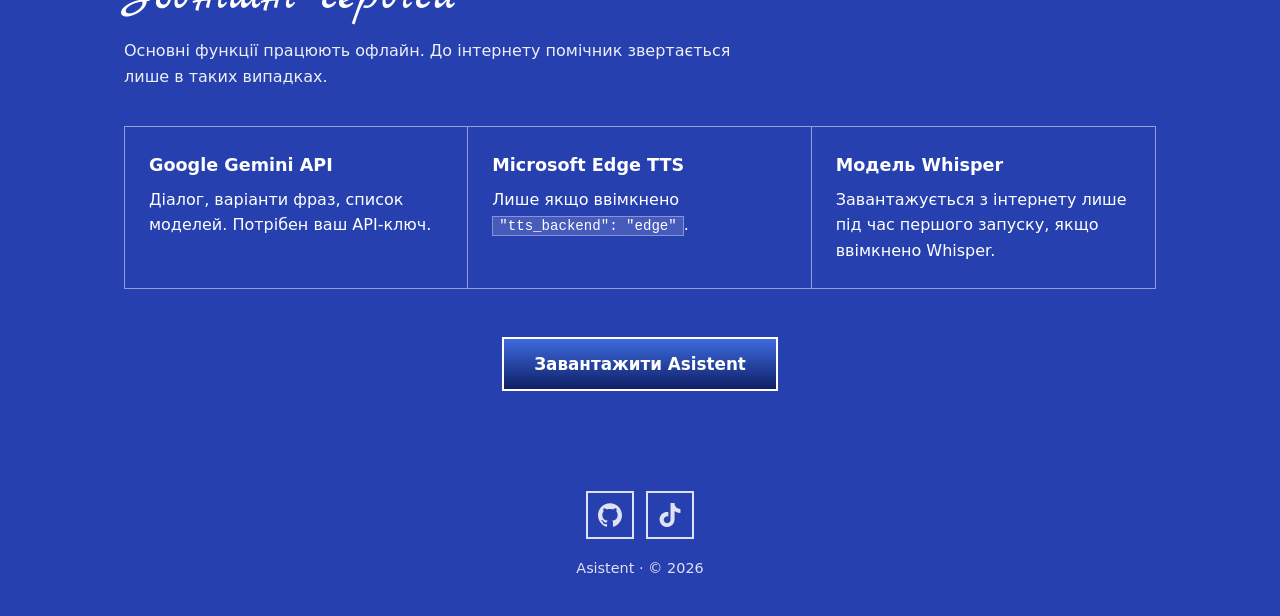
==== commit 4fbac6dc: "Add files via upload" ====
--- a/features.html
+++ b/features.html
@@ -336,8 +336,12 @@
 </main>
 
 <footer>
-  <div class="wrap">Створено Black Star Company · © 2026</div>
+  <div class="wrap">
+    <div class="socials" data-socials aria-label="Соцмережі"></div>
+    Asistent · © 2026
+  </div>
 </footer>
 
+<script src="links.js"></script>
 </body>
 </html>
